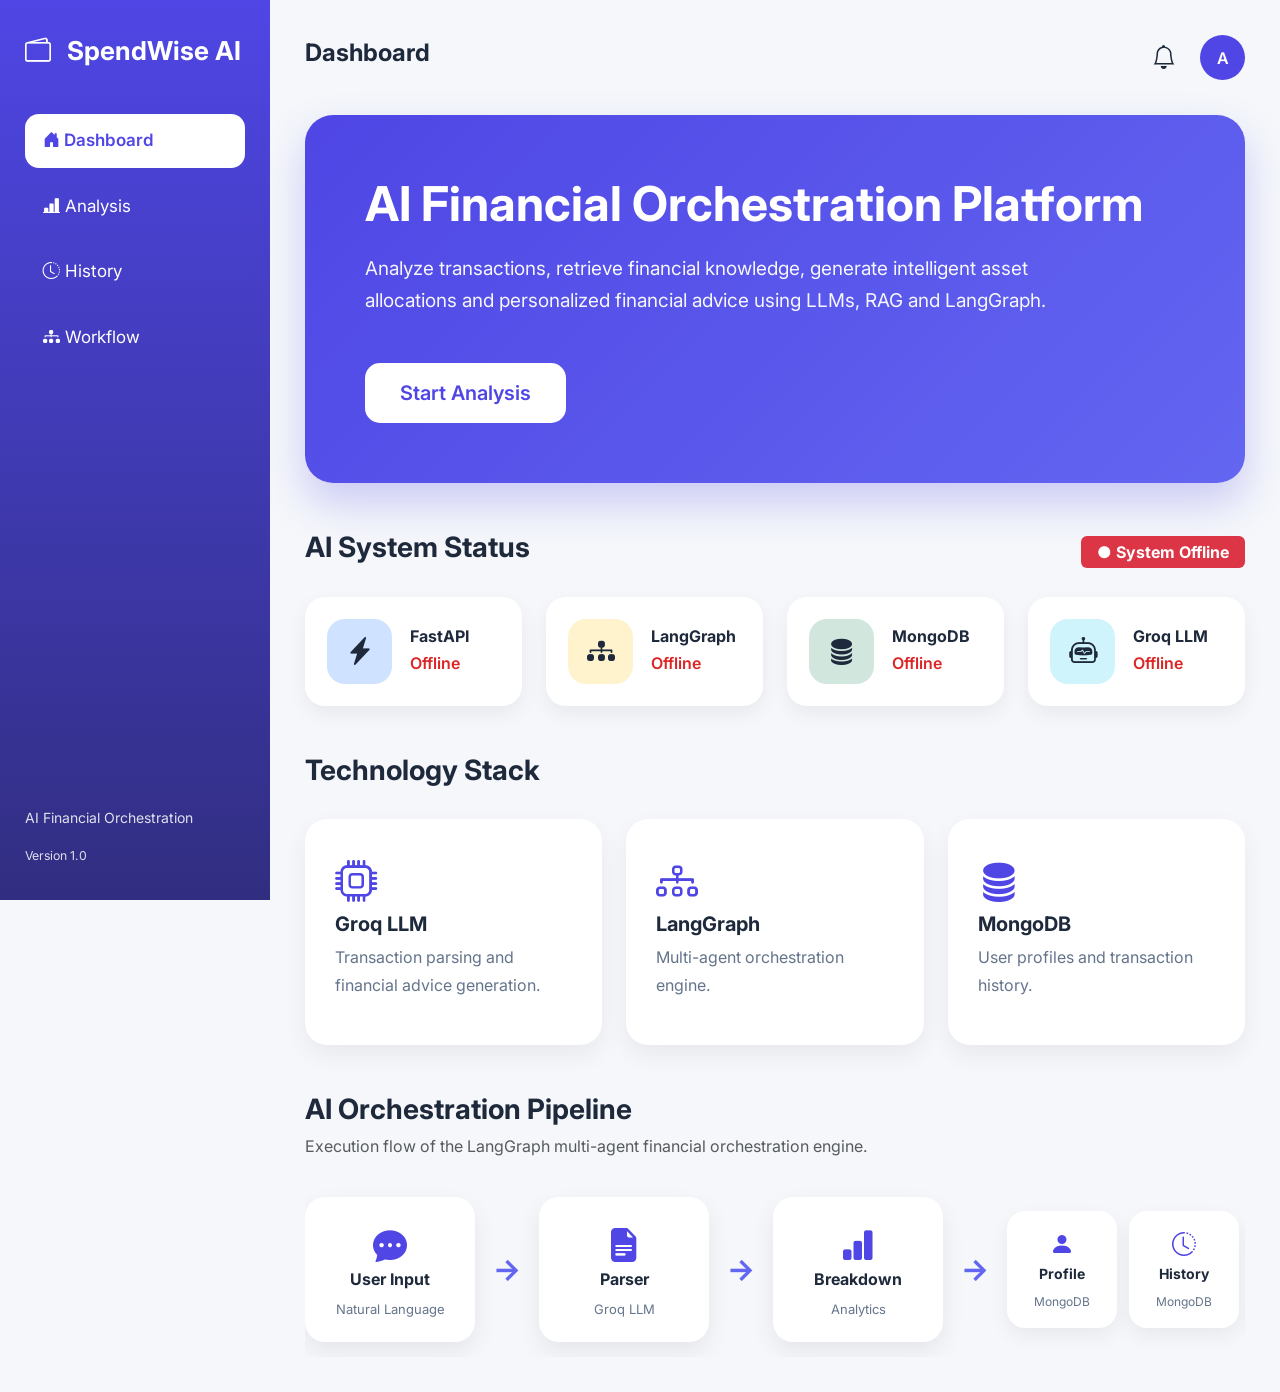
==== frontend/index.html @ d5b10b44 "Add UI changes" ====
<!doctype html>
<html lang="en">
  <head>
    <meta charset="UTF-8" />
    <meta name="viewport" content="width=device-width, initial-scale=1.0" />

    <title>SpendWise AI</title>

    <!-- Bootstrap -->
    <link
      href="https://cdn.jsdelivr.net/npm/bootstrap@5.3.3/dist/css/bootstrap.min.css"
      rel="stylesheet"
    />

    <!-- Bootstrap Icons -->
    <link
      href="https://cdn.jsdelivr.net/npm/bootstrap-icons@1.11.3/font/bootstrap-icons.css"
      rel="stylesheet"
    />

    <!-- Google Font -->
    <link
      href="https://fonts.googleapis.com/css2?family=Inter:wght@300;400;500;600;700&display=swap"
      rel="stylesheet"
    />

    <link rel="stylesheet" href="css/style.css" />
  </head>

  <body>
    <div class="d-flex">
      <!-- Sidebar -->

      <aside class="sidebar">
        <div>
          <h3 class="logo">
            <i class="bi bi-wallet2"></i>
            SpendWise AI
          </h3>

          <nav class="nav flex-column mt-5">
            <a href="index.html" class="nav-link active">
              <i class="bi bi-house-door-fill"></i>
              Dashboard
            </a>

            <a href="analysis.html" class="nav-link">
              <i class="bi bi-bar-chart-line-fill"></i>
              Analysis
            </a>

            <a href="history.html" class="nav-link">
              <i class="bi bi-clock-history"></i>
              History
            </a>

            <a href="workflow.html" class="nav-link">
              <i class="bi bi-diagram-3-fill"></i>
              Workflow
            </a>
          </nav>
        </div>

        <div class="sidebar-footer">
          <p>AI Financial Orchestration</p>
          <!-- <p id="userLabel" class="user-email"></p>
          <a href="#" id="logoutBtn" class="nav-link logout-link">
            <i class="bi bi-box-arrow-right"></i>
            Sign Out
          </a> -->
          <small>Version 1.0</small>
        </div>
      </aside>

      <!-- Main -->

      <main class="main-content">
        <!-- Navbar -->

        <div class="topbar">
          <h4>Dashboard</h4>

          <div class="d-flex align-items-center gap-4">
            <i class="bi bi-bell fs-4"></i>

            <div class="profile-circle">A</div>
          </div>
        </div>

        <!-- Hero -->

        <section class="hero">
          <h1>AI Financial Orchestration Platform</h1>

          <p>
            Analyze transactions, retrieve financial knowledge, generate
            intelligent asset allocations and personalized financial advice
            using LLMs, RAG and LangGraph.
          </p>

          <a href="analysis.html" class="btn btn-primary btn-lg">
            Start Analysis
          </a>
        </section>

        <!-- ================= System Status ================= -->

        <section class="mt-5">
          <div class="d-flex justify-content-between align-items-center mb-4">
            <h3 class="section-title">AI System Status</h3>

            <span id="systemBadge" class="badge bg-success fs-6 px-3 py-2">
              ● System Online
            </span>
          </div>

          <div class="row g-4">
            <div class="col-lg-3 col-md-6">
              <div class="status-card">
                <div class="status-icon bg-primary-subtle">
                  <i class="bi bi-lightning-charge-fill"></i>
                </div>

                <div>
                  <h6>FastAPI</h6>

                  <p id="fastapiStatus" class="status-online">Checking…</p>
                </div>
              </div>
            </div>

            <div class="col-lg-3 col-md-6">
              <div class="status-card">
                <div class="status-icon bg-warning-subtle">
                  <i class="bi bi-diagram-3-fill"></i>
                </div>

                <div>
                  <h6>LangGraph</h6>

                  <p id="langgraphStatus" class="status-online">Checking…</p>
                </div>
              </div>
            </div>

            <div class="col-lg-3 col-md-6">
              <div class="status-card">
                <div class="status-icon bg-success-subtle">
                  <i class="bi bi-database-fill"></i>
                </div>

                <div>
                  <h6>MongoDB</h6>

                  <p id="mongoStatus" class="status-online">Checking…</p>
                </div>
              </div>
            </div>

            <div class="col-lg-3 col-md-6">
              <div class="status-card">
                <div class="status-icon bg-info-subtle">
                  <i class="bi bi-robot"></i>
                </div>

                <div>
                  <h6>Groq LLM</h6>

                  <p id="llmStatus" class="status-online">Checking…</p>
                </div>
              </div>
            </div>
          </div>
        </section>

        <!-- Technology Stack -->

        <section class="mt-5">
          <h3 class="section-title">Technology Stack</h3>

          <div class="row g-4 mt-2">
            <div class="col-md-4">
              <div class="tech-card">
                <i class="bi bi-cpu"></i>

                <h5>Groq LLM</h5>

                <p>Transaction parsing and financial advice generation.</p>
              </div>
            </div>

            <div class="col-md-4">
              <div class="tech-card">
                <i class="bi bi-diagram-3"></i>

                <h5>LangGraph</h5>

                <p>Multi-agent orchestration engine.</p>
              </div>
            </div>

            <div class="col-md-4">
              <div class="tech-card">
                <i class="bi bi-database-fill"></i>

                <h5>MongoDB</h5>

                <p>User profiles and transaction history.</p>
              </div>
            </div>
          </div>
        </section>

        

       <!-- ===========================
AI ORCHESTRATION PIPELINE
=========================== -->

<section class="mt-5">

    <h3 class="section-title">
        AI Orchestration Pipeline
    </h3>

    <p class="text-muted mb-4">
        Execution flow of the LangGraph multi-agent financial orchestration engine.
    </p>

    <div class="pipeline">

        <div class="pipeline-card">
            <i class="bi bi-chat-dots-fill"></i>
            <h6>User Input</h6>
            <span>Natural Language</span>
        </div>

        <div class="pipeline-arrow">→</div>

        <div class="pipeline-card">
            <i class="bi bi-file-earmark-text-fill"></i>
            <h6>Parser</h6>
            <span>Groq LLM</span>
        </div>

        <div class="pipeline-arrow">→</div>

        <div class="pipeline-card">
            <i class="bi bi-bar-chart-fill"></i>
            <h6>Breakdown</h6>
            <span>Analytics</span>
        </div>

        <div class="pipeline-arrow">→</div>

        <div class="parallel-group">

            <div class="mini-card">
                <i class="bi bi-person-fill"></i>
                <small>Profile</small>
                <span>MongoDB</span>
            </div>

            <div class="mini-card">
                <i class="bi bi-clock-history"></i>
                <small>History</small>
                <span>MongoDB</span>
            </div>

            <div class="mini-card">
                <i class="bi bi-book-fill"></i>
                <small>RAG</small>
                <span>ChromaDB</span>
            </div>

        </div>

        <div class="pipeline-arrow">→</div>

        <div class="pipeline-card">
            <i class="bi bi-wallet2"></i>
            <h6>Allocation</h6>
            <span>Rule Engine</span>
        </div>

        <div class="pipeline-arrow">→</div>

        <div class="pipeline-card highlight">
            <i class="bi bi-stars"></i>
            <h6>AI Advisor</h6>
            <span>Groq LLM</span>
        </div>

    </div>

</section>
      </main>
    </div>

    <script src="https://cdn.jsdelivr.net/npm/bootstrap@5.3.3/dist/js/bootstrap.bundle.min.js"></script>
    <!-- <script src="js/auth.js"></script>
    <script>
      if (requireAuth()) initUserNav();
    </script> -->
    <script src="js/dashboard.js"></script>
  </body>
</html>
---- frontend/css/style.css ----
/* -----------------------------
   GLOBAL
------------------------------ */

*{
    margin:0;
    padding:0;
    box-sizing:border-box;
    font-family:'Inter',sans-serif;
}

body{

    background:#f5f7fb;
    color:#1e293b;

}

a{
    text-decoration:none;
}

/* -----------------------------
   SIDEBAR
------------------------------ */

.sidebar{

    width:270px;
    height:100vh;

    background:linear-gradient(180deg,#4F46E5,#312E81);

    color:white;

    position:fixed;

    left:0;
    top:0;

    display:flex;
    flex-direction:column;
    justify-content:space-between;

    padding:35px 25px;

}

.logo{

    font-weight:700;
    font-size:26px;

}

.logo i{

    margin-right:10px;

}

/* Navigation */

.nav-link{

    color:white;

    font-size:17px;

    padding:14px 18px;

    margin-bottom:12px;

    border-radius:14px;

    transition:.3s;

}

.nav-link:hover{

    background:rgba(255,255,255,.15);

    color:white;

}

.active{

    background:white !important;

    color:#4F46E5 !important;

    font-weight:600;

}

.sidebar-footer{

    opacity:.85;

    font-size:14px;

}

/* -----------------------------
   MAIN
------------------------------ */

.main-content{

    margin-left:270px;

    width:calc(100% - 270px);

    padding:35px;

}

/* -----------------------------
   NAVBAR
------------------------------ */

.topbar{

    display:flex;

    justify-content:space-between;

    align-items:center;

    margin-bottom:35px;

}

.topbar h4{

    font-weight:700;

}

.profile-circle{

    width:45px;

    height:45px;

    background:#4F46E5;

    color:white;

    border-radius:50%;

    display:flex;

    justify-content:center;

    align-items:center;

    font-weight:600;

}

/* -----------------------------
   HERO
------------------------------ */

.hero{

    background:linear-gradient(135deg,#4F46E5,#6366F1);

    color:white;

    padding:60px;

    border-radius:28px;

    box-shadow:0 20px 40px rgba(79,70,229,.25);

}

.hero h1{

    font-size:48px;

    font-weight:700;

    margin-bottom:20px;

}

.hero p{

    font-size:19px;

    max-width:700px;

    opacity:.95;

    line-height:1.7;

}

.hero .btn{

    margin-top:30px;

    border-radius:15px;

    padding:15px 35px;

    font-weight:600;

    background:white;

    color:#4F46E5;

    border:none;

}

.hero .btn:hover{

    background:#eef2ff;

}

/* -----------------------------
   SECTION TITLE
------------------------------ */

.section-title{

    font-size:28px;

    font-weight:700;

}

/* -----------------------------
   TECH CARDS
------------------------------ */

.tech-card{

    background:white;

    border-radius:22px;

    padding:30px;

    box-shadow:0 10px 25px rgba(0,0,0,.06);

    transition:.35s;

    height:100%;

}

.tech-card:hover{

    transform:translateY(-8px);

    box-shadow:0 18px 40px rgba(79,70,229,.18);

}

.tech-card i{

    font-size:42px;

    color:#4F46E5;

    margin-bottom:20px;

}

.tech-card h5{

    font-weight:700;

}

.tech-card p{

    color:#64748b;

    line-height:1.7;

}

/* -----------------------------
   RESPONSIVE
------------------------------ */

@media(max-width:992px){

.sidebar{

    width:100%;

    height:auto;

    position:relative;

}

.main-content{

    margin-left:0;

    width:100%;

}

.hero{

    padding:35px;

}

.hero h1{

    font-size:34px;

}

}


/* =====================================
   SYSTEM STATUS
===================================== */

.status-card{

    background:white;

    border-radius:20px;

    padding:22px;

    display:flex;

    align-items:center;

    gap:18px;

    box-shadow:0 8px 20px rgba(0,0,0,.06);

    transition:.3s;

}

.status-card:hover{

    transform:translateY(-6px);

    box-shadow:0 18px 40px rgba(79,70,229,.15);

}

.status-icon{

    width:65px;

    height:65px;

    border-radius:18px;

    display:flex;

    justify-content:center;

    align-items:center;

    font-size:28px;

}

.status-card h6{

    margin-bottom:5px;

    font-weight:700;

}

.status-online{

    margin:0;

    color:#16a34a;

    font-weight:600;

}

/* =====================================
AI ORCHESTRATION PIPELINE
===================================== */

.pipeline{

display:flex;

align-items:center;

gap:18px;

overflow-x:auto;

padding:15px 0;

}

.pipeline::-webkit-scrollbar{

height:8px;

}

.pipeline::-webkit-scrollbar-thumb{

background:#cbd5e1;

border-radius:20px;

}

.pipeline-card{

min-width:170px;

background:#fff;

border-radius:20px;

padding:22px;

text-align:center;

box-shadow:0 10px 25px rgba(0,0,0,.07);

transition:.3s;

}

.pipeline-card:hover{

transform:translateY(-8px);

box-shadow:0 18px 40px rgba(79,70,229,.15);

}

.pipeline-card i{

font-size:34px;

color:#4F46E5;

margin-bottom:10px;

}

.pipeline-card h6{

font-weight:700;

margin-bottom:6px;

}

.pipeline-card span{

font-size:13px;

color:#64748b;

}

.pipeline-arrow{

font-size:30px;

font-weight:bold;

color:#6366F1;

flex-shrink:0;

}

.parallel-group{

display:flex;

gap:12px;

flex-shrink:0;

}

.mini-card{

width:110px;

background:#fff;

border-radius:18px;

padding:16px;

text-align:center;

box-shadow:0 8px 20px rgba(0,0,0,.06);

transition:.3s;

}

.mini-card:hover{

transform:translateY(-6px);

}

.mini-card i{

font-size:24px;

color:#4F46E5;

margin-bottom:8px;

}

.mini-card small{

display:block;

font-weight:700;

margin-bottom:4px;

}

.mini-card span{

font-size:12px;

color:#64748b;

}

.highlight{

background:linear-gradient(135deg,#4F46E5,#6366F1);

color:white;

}

.highlight i{

color:white;

}

.highlight span{

color:#E5E7EB;

}

.form-control,
.form-select{

    border-radius:14px;

    padding:12px;

}

.card{

    border-radius:20px;

}

.form-label{

    font-weight:600;

}

/* =====================================
   ANALYSIS RESULTS
===================================== */

.result-content{
    max-height:320px;
    overflow-y:auto;
}

.breakdown-row{
    margin-bottom:14px;
}

.breakdown-row:last-child{
    margin-bottom:0;
}

.progress-bar{
    background:#4F46E5;
}

.advice-card{
    border-width:2px !important;
}

.advice-text{
    white-space:pre-wrap;
    line-height:1.8;
    font-size:15px;
    color:#334155;
}

.status-offline{
    margin:0;
    color:#dc2626;
    font-weight:600;
}

/* =====================================
   HISTORY PAGE
===================================== */

.stat-card{
    background:white;
    border-radius:20px;
    padding:24px;
    display:flex;
    align-items:center;
    gap:18px;
    box-shadow:0 8px 20px rgba(0,0,0,.06);
}

.stat-icon{
    width:60px;
    height:60px;
    border-radius:16px;
    display:flex;
    justify-content:center;
    align-items:center;
    font-size:26px;
}

.stat-label{
    margin:0;
    color:#64748b;
    font-size:14px;
}

.stat-card h3{
    margin:0;
    font-weight:700;
}

.color-dot{
    display:inline-block;
    width:10px;
    height:10px;
    border-radius:50%;
    margin-right:8px;
}

.empty-state{
    text-align:center;
    padding:80px 20px;
    background:white;
    border-radius:24px;
    box-shadow:0 8px 20px rgba(0,0,0,.06);
}

.empty-state i{
    font-size:64px;
    color:#cbd5e1;
    margin-bottom:20px;
}

/* =====================================
   WORKFLOW PAGE
===================================== */

.workflow-step{
    cursor:pointer;
}

.workflow-step.active{
    outline:3px solid #4F46E5;
    outline-offset:3px;
}

.step-badge{
    width:48px;
    height:48px;
    background:#4F46E5;
    color:white;
    border-radius:14px;
    display:flex;
    justify-content:center;
    align-items:center;
    font-weight:700;
    font-size:18px;
    flex-shrink:0;
}

.info-tile{
    background:#f8fafc;
    border-radius:16px;
    padding:18px;
    display:flex;
    align-items:center;
    gap:14px;
}

.info-tile i{
    font-size:24px;
    color:#4F46E5;
}

.info-tile small{
    display:block;
    color:#64748b;
    font-size:12px;
}

.info-tile strong{
    font-size:14px;
}

.flow-card{
    background:white;
    border-radius:20px;
    padding:24px;
    display:flex;
    gap:18px;
    box-shadow:0 8px 20px rgba(0,0,0,.06);
    height:100%;
}

.flow-number{
    width:40px;
    height:40px;
    background:#eef2ff;
    color:#4F46E5;
    border-radius:12px;
    display:flex;
    justify-content:center;
    align-items:center;
    font-weight:700;
    flex-shrink:0;
}

.flow-card h6{
    font-weight:700;
    margin-bottom:8px;
}

.flow-card p{
    color:#64748b;
    margin:0;
    line-height:1.6;
    font-size:14px;
}

/* =====================================
   LOGIN PAGE
===================================== */

.login-body{
    min-height:100vh;
    display:flex;
    align-items:center;
    justify-content:center;
    background:linear-gradient(135deg,#eef2ff,#f5f7fb);
}

.login-wrapper{
    width:100%;
    max-width:440px;
    padding:20px;
}

.login-card{
    background:white;
    border-radius:24px;
    padding:40px;
    box-shadow:0 20px 50px rgba(79,70,229,.12);
}

#authTabs .nav-link{
    border-radius:12px;
    color:#64748b;
    font-weight:600;
}

#authTabs .nav-link.active{
    background:#4F46E5;
    color:white;
}

.user-email{
    font-size:13px;
    color:#64748b;
    margin:0;
}

.nav-link.logout-link{
    margin-top:20px;
    opacity:.85;
    font-size:15px;
}
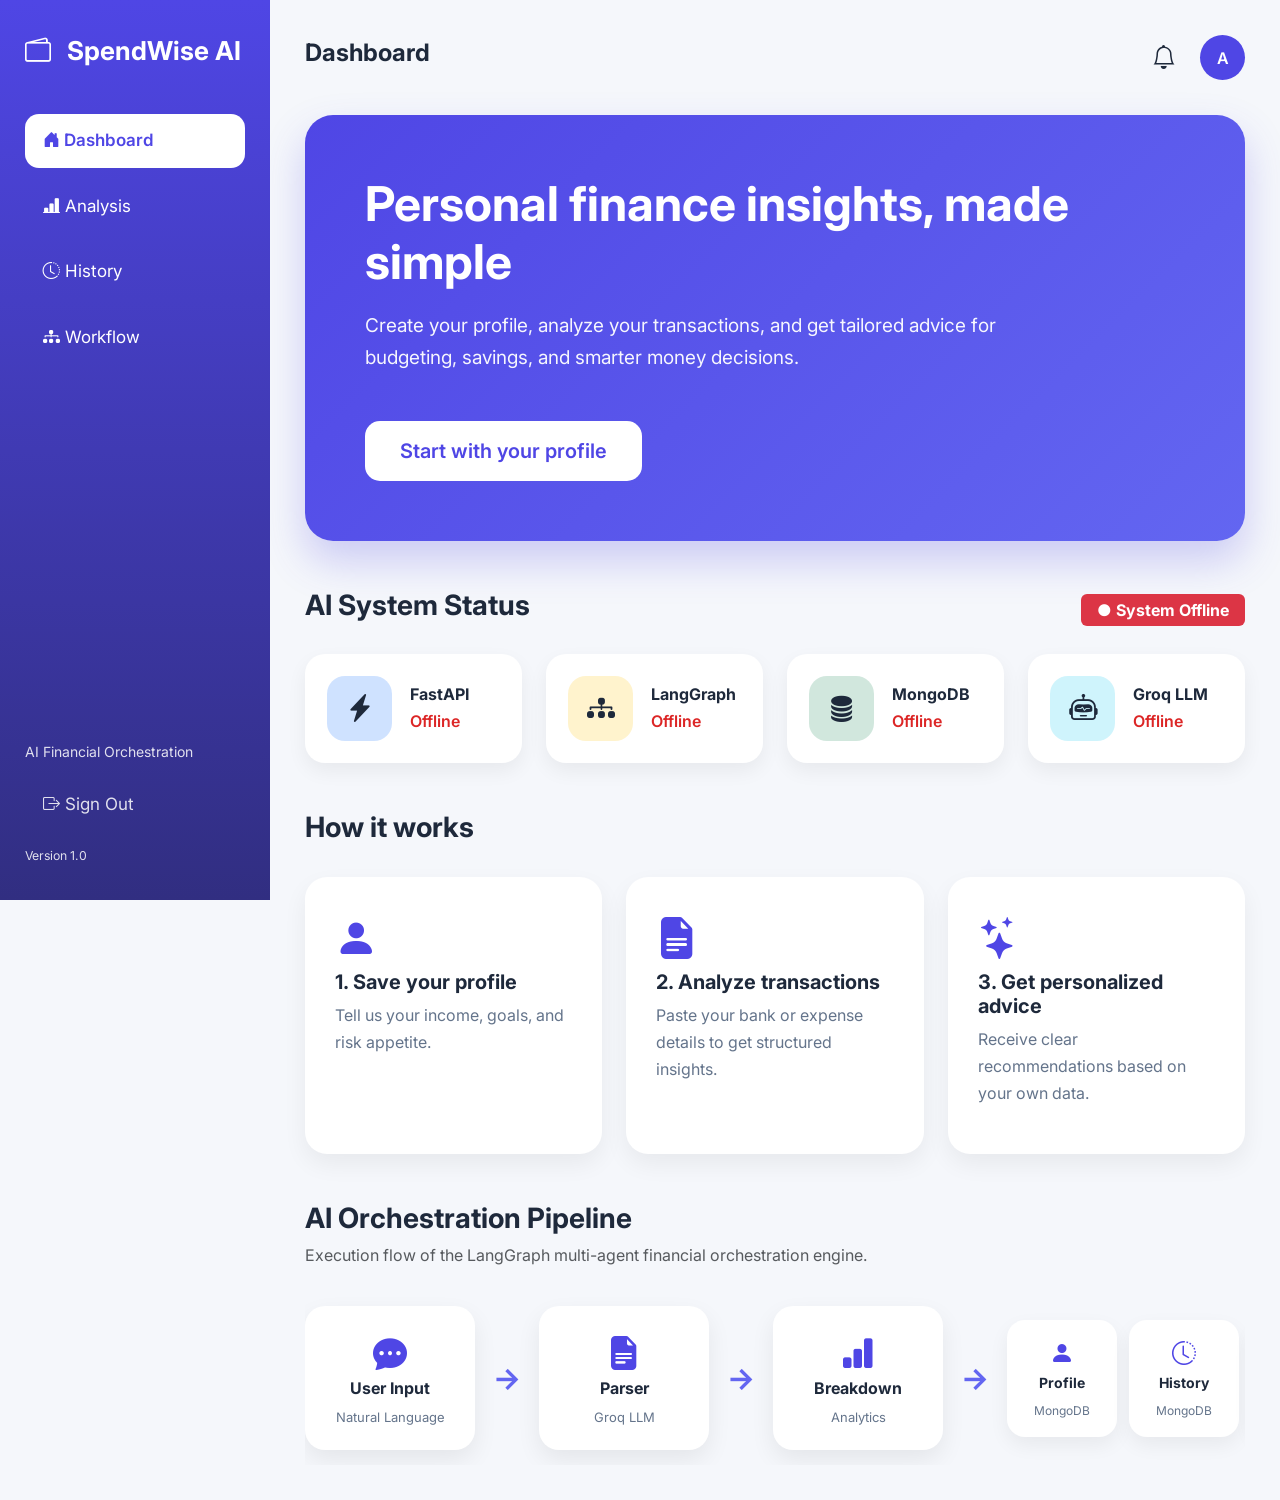
==== commit 8704bf4c: "Integrating frontend" ====
--- a/frontend/index.html
+++ b/frontend/index.html
@@ -28,6 +28,7 @@
   </head>
 
   <body>
+    
     <div class="d-flex">
       <!-- Sidebar -->
 
@@ -63,11 +64,11 @@
 
         <div class="sidebar-footer">
           <p>AI Financial Orchestration</p>
-          <!-- <p id="userLabel" class="user-email"></p>
-          <a href="#" id="logoutBtn" class="nav-link logout-link">
+          <p id="userLabel" class="user-email"></p>
+          <a href="#" id="logoutBtn" class="nav-link logout-link" onclick="auth.logout()">
             <i class="bi bi-box-arrow-right"></i>
             Sign Out
-          </a> -->
+          </a>
           <small>Version 1.0</small>
         </div>
       </aside>
@@ -90,16 +91,15 @@
         <!-- Hero -->
 
         <section class="hero">
-          <h1>AI Financial Orchestration Platform</h1>
+          <h1>Personal finance insights, made simple</h1>
 
           <p>
-            Analyze transactions, retrieve financial knowledge, generate
-            intelligent asset allocations and personalized financial advice
-            using LLMs, RAG and LangGraph.
+            Create your profile, analyze your transactions, and get tailored advice
+            for budgeting, savings, and smarter money decisions.
           </p>
 
           <a href="analysis.html" class="btn btn-primary btn-lg">
-            Start Analysis
+            Start with your profile
           </a>
         </section>
 
@@ -176,36 +176,36 @@
         <!-- Technology Stack -->
 
         <section class="mt-5">
-          <h3 class="section-title">Technology Stack</h3>
+          <h3 class="section-title">How it works</h3>
 
           <div class="row g-4 mt-2">
             <div class="col-md-4">
               <div class="tech-card">
-                <i class="bi bi-cpu"></i>
-
-                <h5>Groq LLM</h5>
-
-                <p>Transaction parsing and financial advice generation.</p>
+                <i class="bi bi-person-fill"></i>
+
+                <h5>1. Save your profile</h5>
+
+                <p>Tell us your income, goals, and risk appetite.</p>
               </div>
             </div>
 
             <div class="col-md-4">
               <div class="tech-card">
-                <i class="bi bi-diagram-3"></i>
-
-                <h5>LangGraph</h5>
-
-                <p>Multi-agent orchestration engine.</p>
+                <i class="bi bi-file-earmark-text-fill"></i>
+
+                <h5>2. Analyze transactions</h5>
+
+                <p>Paste your bank or expense details to get structured insights.</p>
               </div>
             </div>
 
             <div class="col-md-4">
               <div class="tech-card">
-                <i class="bi bi-database-fill"></i>
-
-                <h5>MongoDB</h5>
-
-                <p>User profiles and transaction history.</p>
+                <i class="bi bi-stars"></i>
+
+                <h5>3. Get personalized advice</h5>
+
+                <p>Receive clear recommendations based on your own data.</p>
               </div>
             </div>
           </div>
@@ -298,10 +298,7 @@
     </div>
 
     <script src="https://cdn.jsdelivr.net/npm/bootstrap@5.3.3/dist/js/bootstrap.bundle.min.js"></script>
-    <!-- <script src="js/auth.js"></script>
-    <script>
-      if (requireAuth()) initUserNav();
-    </script> -->
+    
     <script src="js/dashboard.js"></script>
   </body>
 </html>
--- a/frontend/css/style.css
+++ b/frontend/css/style.css
@@ -776,50 +776,3 @@
     font-size:14px;
 }
 
-/* =====================================
-   LOGIN PAGE
-===================================== */
-
-.login-body{
-    min-height:100vh;
-    display:flex;
-    align-items:center;
-    justify-content:center;
-    background:linear-gradient(135deg,#eef2ff,#f5f7fb);
-}
-
-.login-wrapper{
-    width:100%;
-    max-width:440px;
-    padding:20px;
-}
-
-.login-card{
-    background:white;
-    border-radius:24px;
-    padding:40px;
-    box-shadow:0 20px 50px rgba(79,70,229,.12);
-}
-
-#authTabs .nav-link{
-    border-radius:12px;
-    color:#64748b;
-    font-weight:600;
-}
-
-#authTabs .nav-link.active{
-    background:#4F46E5;
-    color:white;
-}
-
-.user-email{
-    font-size:13px;
-    color:#64748b;
-    margin:0;
-}
-
-.nav-link.logout-link{
-    margin-top:20px;
-    opacity:.85;
-    font-size:15px;
-}
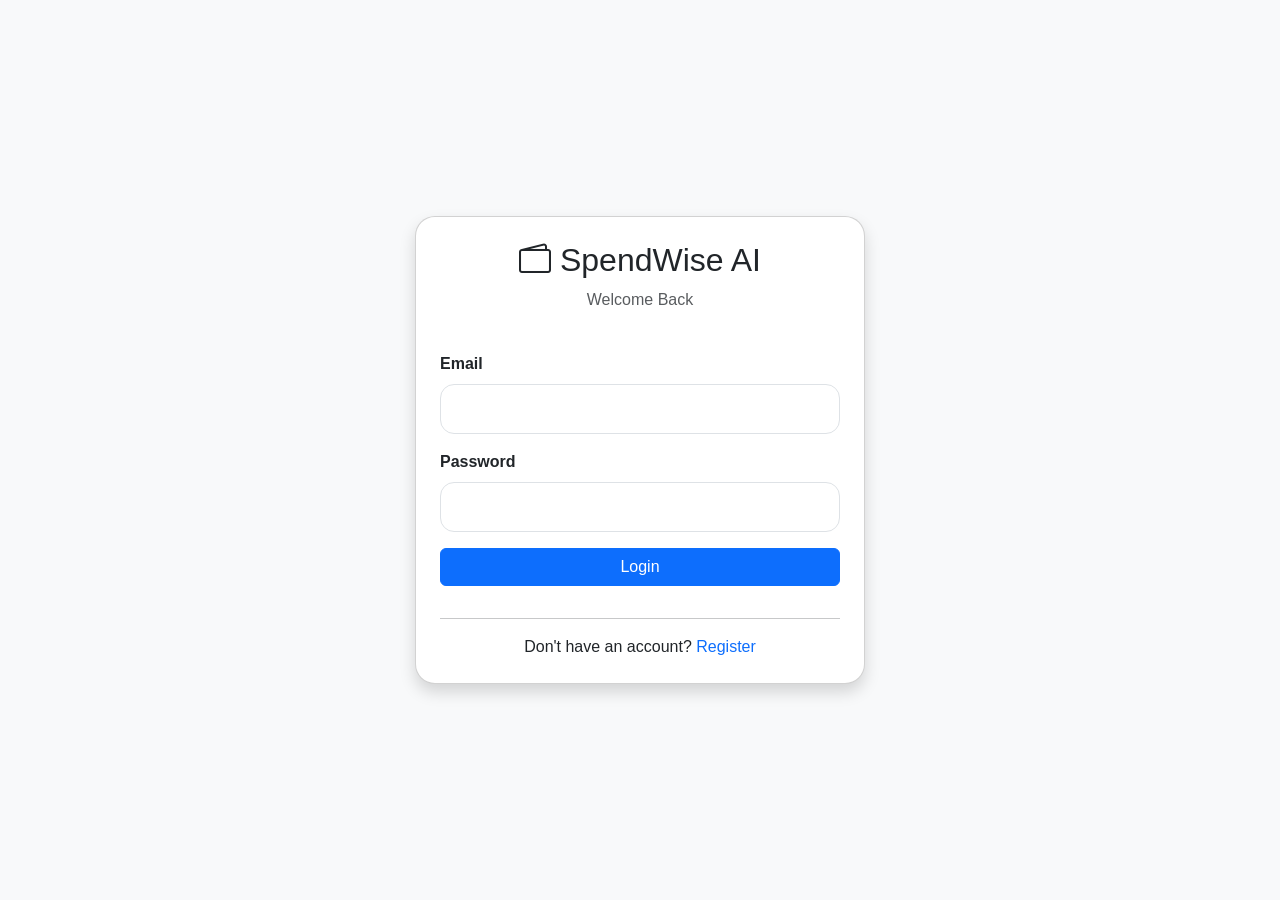
==== commit 218bd370: "Integrating frontend" ====
--- a/frontend/index.html
+++ b/frontend/index.html
@@ -300,5 +300,10 @@
     <script src="https://cdn.jsdelivr.net/npm/bootstrap@5.3.3/dist/js/bootstrap.bundle.min.js"></script>
     
     <script src="js/dashboard.js"></script>
+    <script src="js/auth.js"></script>
+
+<script>
+    auth.requireLogin();
+</script>
   </body>
 </html>
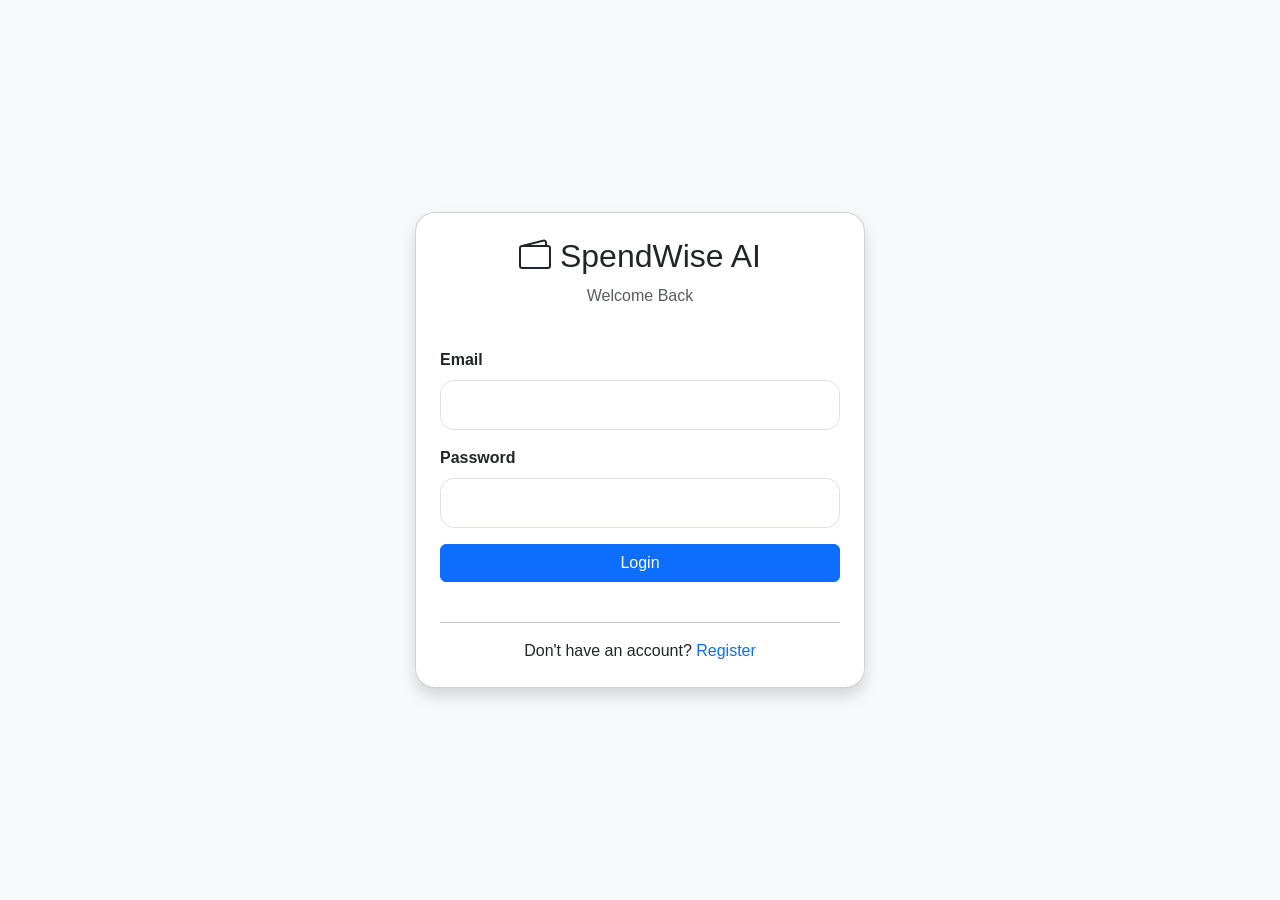
==== commit 7b829b2b: "Complete SpendWise AI MVP" ====
--- a/frontend/index.html
+++ b/frontend/index.html
@@ -298,9 +298,9 @@
     </div>
 
     <script src="https://cdn.jsdelivr.net/npm/bootstrap@5.3.3/dist/js/bootstrap.bundle.min.js"></script>
-    
+    <script src="js/config.js"></script>
+    <script src="js/auth.js"></script>
     <script src="js/dashboard.js"></script>
-    <script src="js/auth.js"></script>
 
 <script>
     auth.requireLogin();
